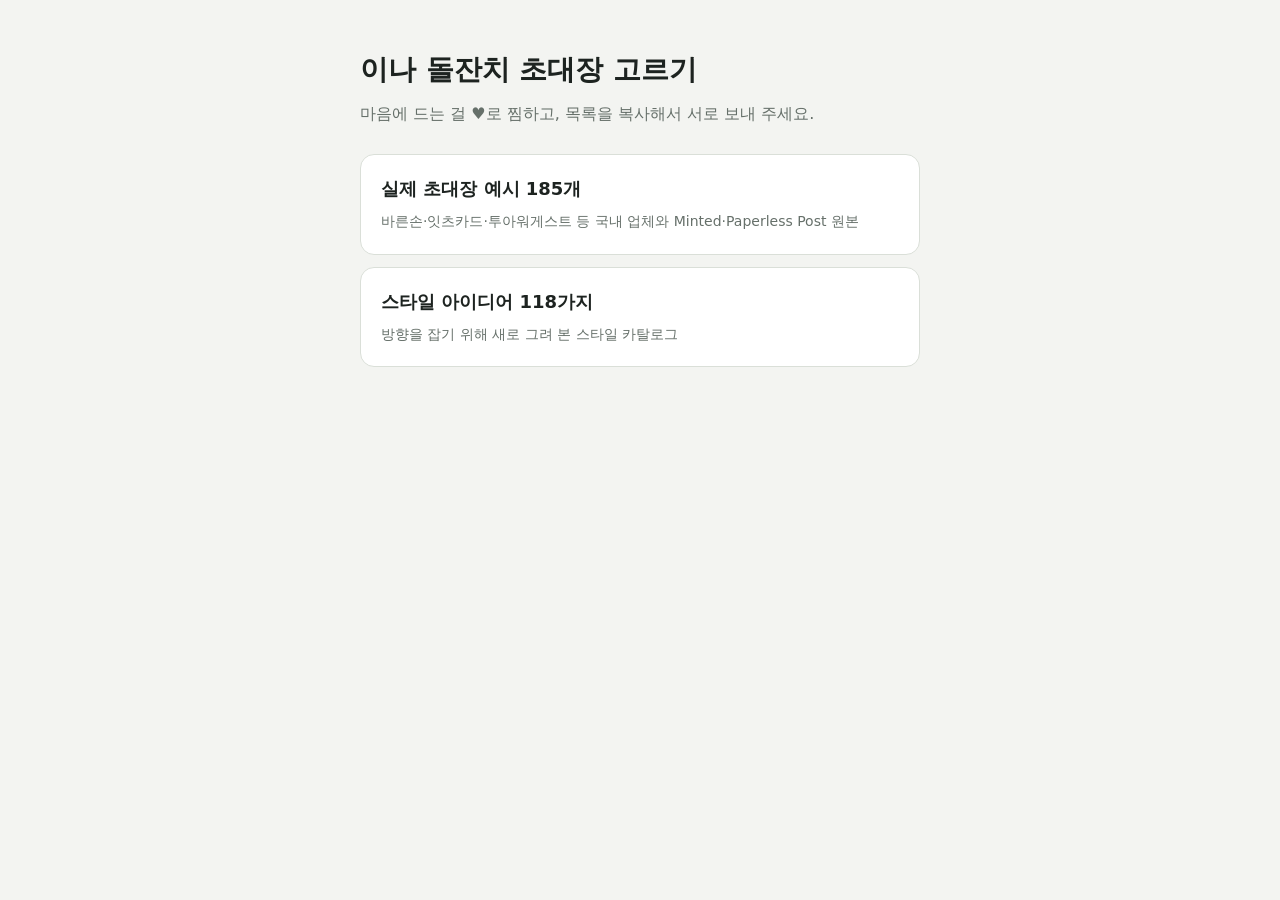
==== index.html @ 7cc0a7b9 "Add first-birthday invitation reference pages Co-Authored-By: Claude Opus 5.5 <noreply@anthropic.com" ====
<!doctype html>
<html lang="ko">
<head>
<meta charset="utf-8">
<meta name="viewport" content="width=device-width,initial-scale=1">
<title>이나 돌잔치 초대장 고르기</title>
<style>
:root{--bg:#f3f4f1;--surface:#fff;--fg:#1d2320;--muted:#66706a;--line:#dadfd8}
@media (prefers-color-scheme:dark){:root{--bg:#131615;--surface:#1b1f1d;--fg:#e6eae6;--muted:#98a29a;--line:#2b312e;color-scheme:dark}}
body{margin:0;background:var(--bg);color:var(--fg);font:16px/1.6 'Malgun Gothic',system-ui,sans-serif}
.wrap{max-width:560px;margin:0 auto;padding:48px 20px}
h1{font-size:28px;margin:0 0 8px}
p{color:var(--muted);margin:0 0 28px}
a.card{display:block;background:var(--surface);border:1px solid var(--line);border-radius:14px;padding:20px;margin-bottom:12px;color:inherit;text-decoration:none}
a.card b{display:block;font-size:18px;margin-bottom:4px}
a.card span{color:var(--muted);font-size:14px}
</style>
</head>
<body>
<div class="wrap">
  <h1>이나 돌잔치 초대장 고르기</h1>
  <p>마음에 드는 걸 ♥로 찜하고, 목록을 복사해서 서로 보내 주세요.</p>
  <a class="card" href="styles/examples.html"><b>실제 초대장 예시 185개</b><span>바른손·잇츠카드·투아워게스트 등 국내 업체와 Minted·Paperless Post 원본</span></a>
  <a class="card" href="styles/index.html"><b>스타일 아이디어 118가지</b><span>방향을 잡기 위해 새로 그려 본 스타일 카탈로그</span></a>
</div>
</body>
</html>
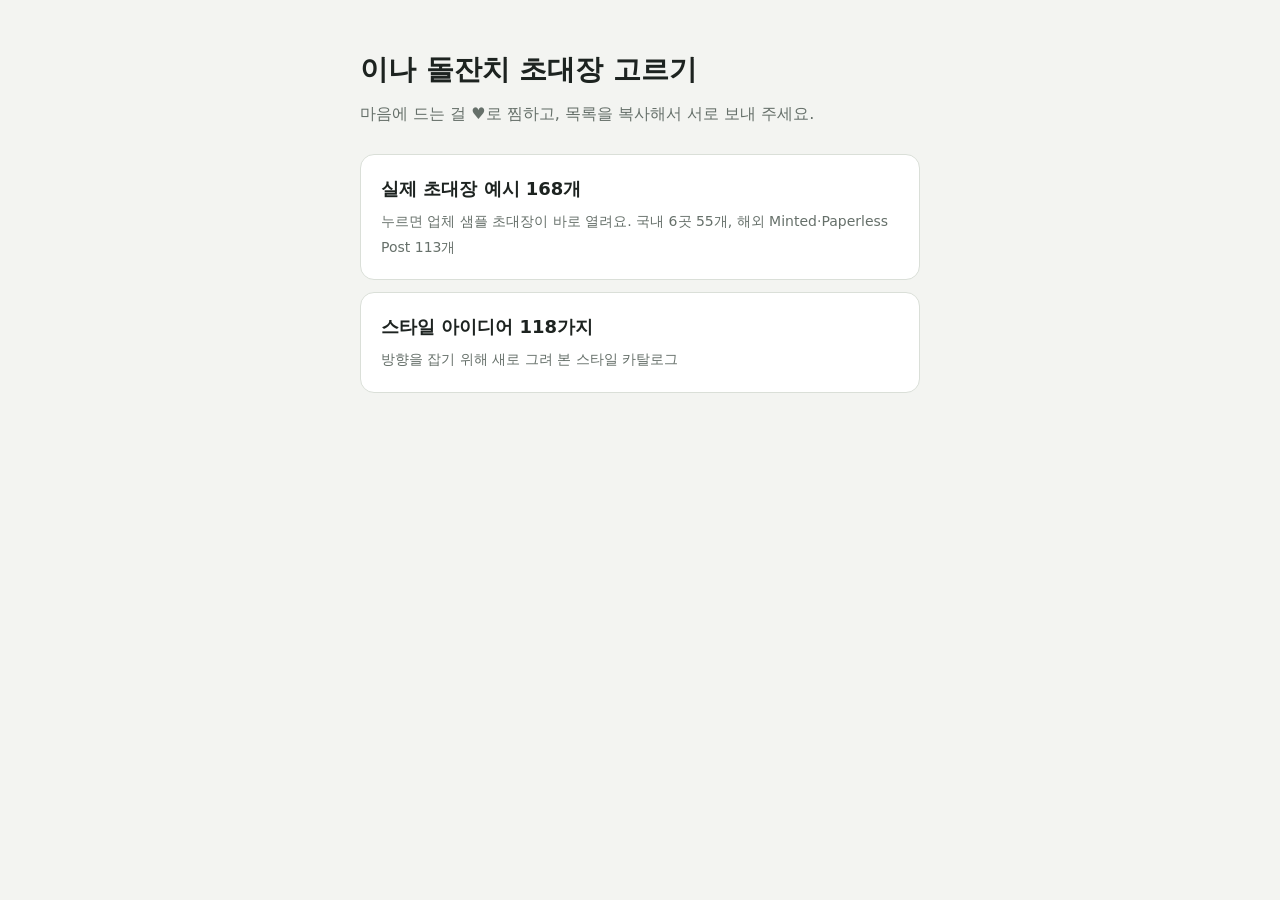
==== commit 6b76679d: "Link examples to live samples and full-size originals Co-Authored-By: Claude Opus 5.5 <noreply@anthr" ====
--- a/index.html
+++ b/index.html
@@ -20,7 +20,7 @@
 <div class="wrap">
   <h1>이나 돌잔치 초대장 고르기</h1>
   <p>마음에 드는 걸 ♥로 찜하고, 목록을 복사해서 서로 보내 주세요.</p>
-  <a class="card" href="styles/examples.html"><b>실제 초대장 예시 185개</b><span>바른손·잇츠카드·투아워게스트 등 국내 업체와 Minted·Paperless Post 원본</span></a>
+  <a class="card" href="styles/examples.html"><b>실제 초대장 예시 168개</b><span>누르면 업체 샘플 초대장이 바로 열려요. 국내 6곳 55개, 해외 Minted·Paperless Post 113개</span></a>
   <a class="card" href="styles/index.html"><b>스타일 아이디어 118가지</b><span>방향을 잡기 위해 새로 그려 본 스타일 카탈로그</span></a>
 </div>
 </body>
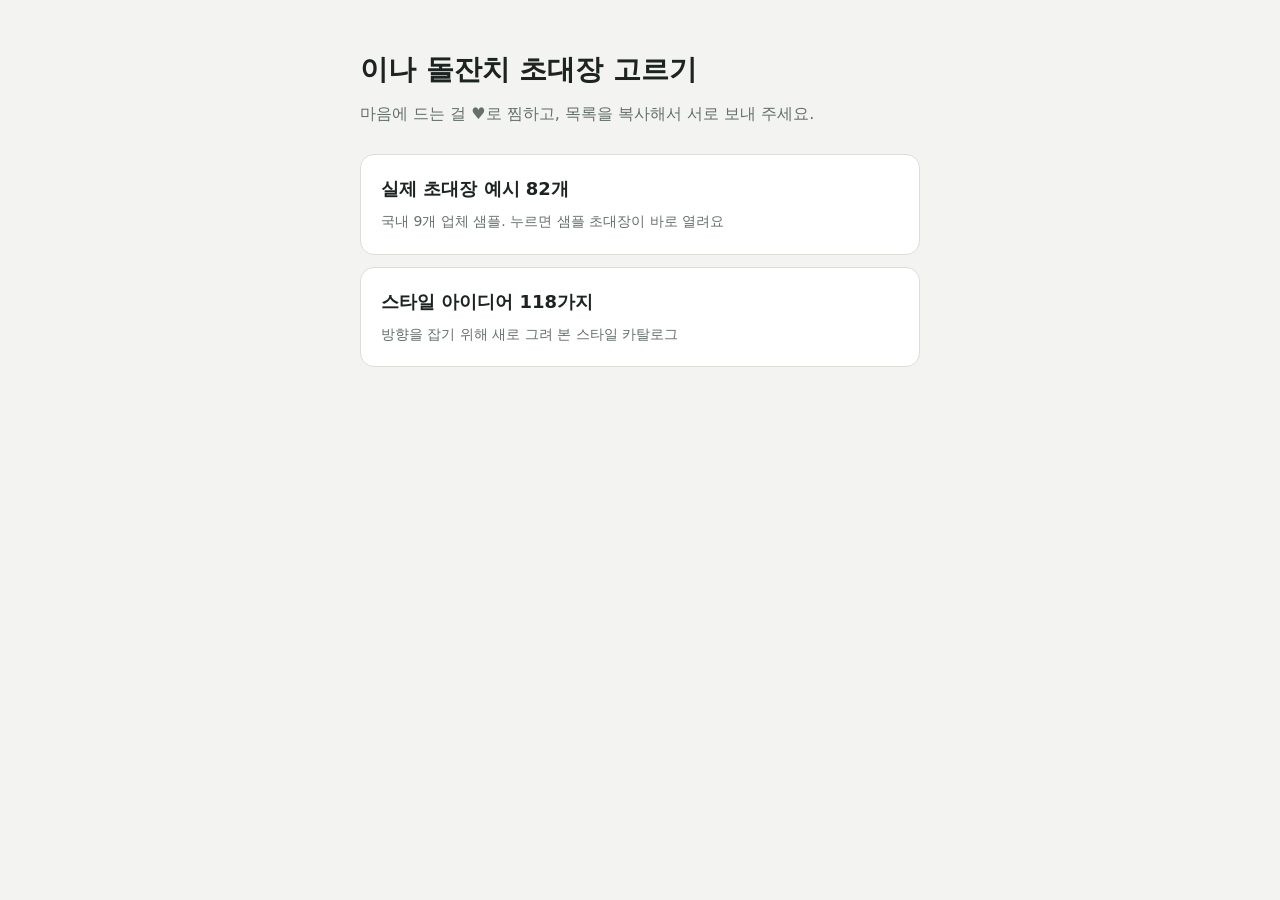
==== commit 3cfa0e4f: "Keep Korean vendors only and add moumoon, pastelmovie, momentums, dalpeng Co-Authored-By: Claude Opu" ====
--- a/index.html
+++ b/index.html
@@ -20,7 +20,7 @@
 <div class="wrap">
   <h1>이나 돌잔치 초대장 고르기</h1>
   <p>마음에 드는 걸 ♥로 찜하고, 목록을 복사해서 서로 보내 주세요.</p>
-  <a class="card" href="styles/examples.html"><b>실제 초대장 예시 168개</b><span>누르면 업체 샘플 초대장이 바로 열려요. 국내 6곳 55개, 해외 Minted·Paperless Post 113개</span></a>
+  <a class="card" href="styles/examples.html"><b>실제 초대장 예시 82개</b><span>국내 9개 업체 샘플. 누르면 샘플 초대장이 바로 열려요</span></a>
   <a class="card" href="styles/index.html"><b>스타일 아이디어 118가지</b><span>방향을 잡기 위해 새로 그려 본 스타일 카탈로그</span></a>
 </div>
 </body>
